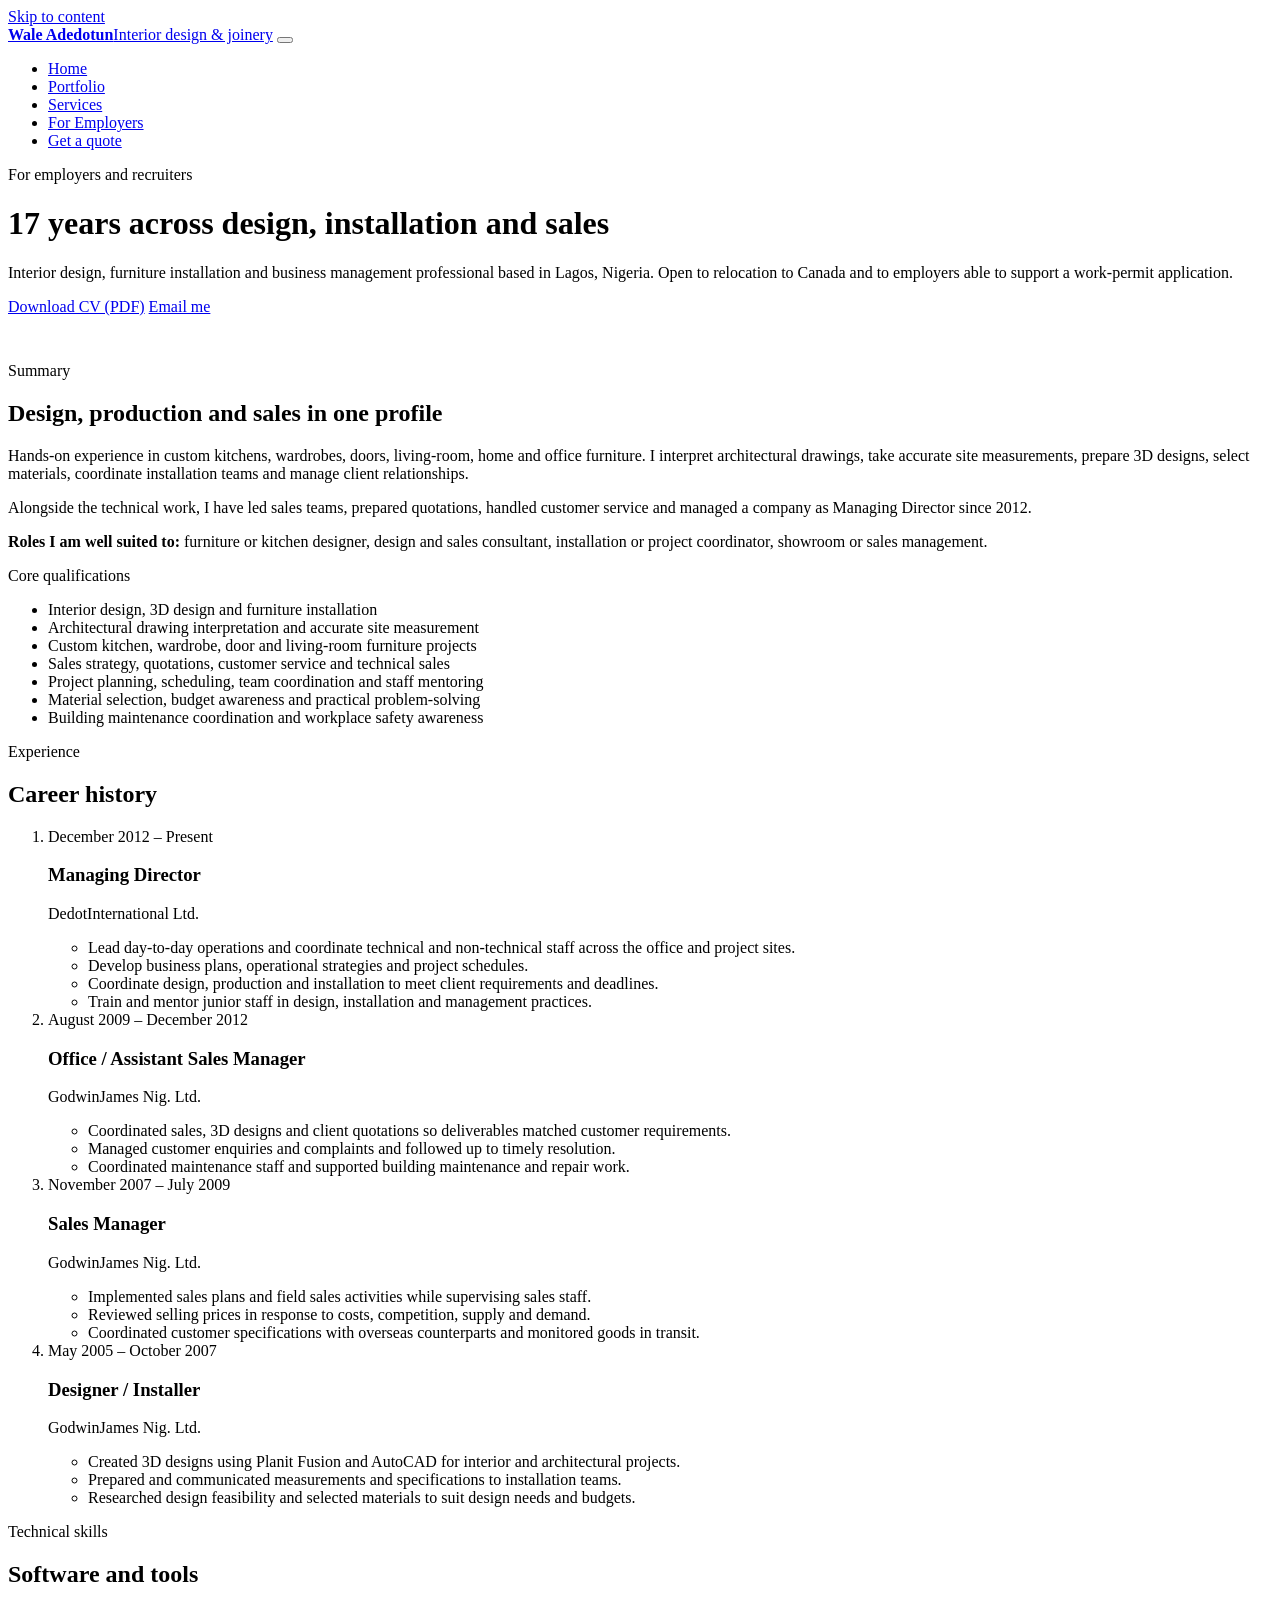
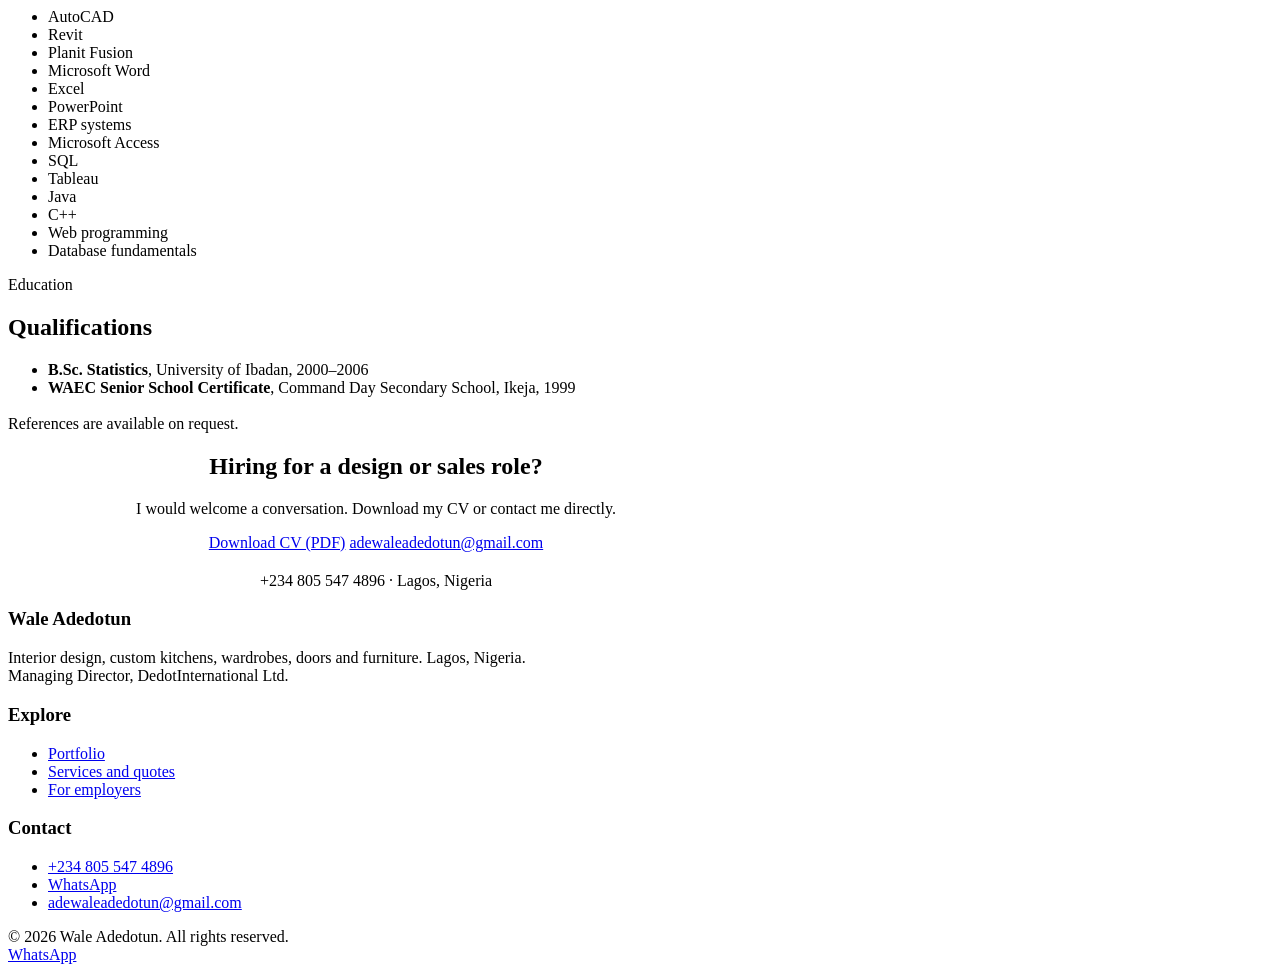
==== employers.html @ 18250663 "Add files via upload" ====
<!doctype html>
<html lang="en">
<head>
<meta charset="utf-8">
<meta name="viewport" content="width=device-width, initial-scale=1">
<title>For Employers | Wale Adedotun, Interior Designer & Sales Professional</title>
<meta name="description" content="CV and experience of Wale Adedotun: 17 years in interior design, furniture installation and sales management. Open to relocation to Canada.">
<meta property="og:title" content="For Employers | Wale Adedotun, Interior Designer & Sales Professional">
<meta property="og:description" content="CV and experience of Wale Adedotun: 17 years in interior design, furniture installation and sales management. Open to relocation to Canada.">
<meta property="og:type" content="website">
<link rel="icon" href="favicon.svg" type="image/svg+xml">
<link rel="preconnect" href="https://fonts.googleapis.com">
<link rel="preconnect" href="https://fonts.gstatic.com" crossorigin>
<link href="https://fonts.googleapis.com/css2?family=Fraunces:ital,opsz,wght@0,9..144,400;0,9..144,500;0,9..144,600;1,9..144,400&family=Inter:wght@400;500;600&display=swap" rel="stylesheet">
<link rel="stylesheet" href="css/style.css">
</head>
<body>
<a class="skip" href="#main">Skip to content</a>
<header class="site-header">
  <div class="wrap nav">
    <a class="brand" href="index.html"><strong>Wale Adedotun</strong><span>Interior design &amp; joinery</span></a>
    <button class="nav-toggle" aria-label="Menu" aria-expanded="false" aria-controls="menu"><span></span><span></span><span></span></button>
    <ul id="menu"><li><a href="index.html">Home</a></li><li><a href="portfolio.html">Portfolio</a></li><li><a href="services.html">Services</a></li><li><a href="employers.html" aria-current="page">For Employers</a></li><li><a class="btn btn-primary" href="https://wa.me/2348055474896?text=Hi%20Wale%2C%20I%20saw%20your%20portfolio%20and%20I%27d%20like%20a%20quote." target="_blank" rel="noopener">Get a quote</a></li></ul>
  </div>
</header>
<main id="main">

<div class="wrap page-title">
  <p class="eyebrow">For employers and recruiters</p>
  <h1>17 years across design, installation and sales</h1>
  <p class="lead">Interior design, furniture installation and business management professional based in Lagos, Nigeria. Open to relocation to Canada and to employers able to support a work-permit application.</p>
  <div class="btn-row">
    <a class="btn btn-primary" href="files/Wale-Adedotun-CV.pdf" download>Download CV (PDF)</a>
    <a class="btn btn-ghost" href="mailto:adewaleadedotun@gmail.com">Email me</a>
  </div>
</div>

<section style="padding-top:30px">
  <div class="wrap split">
    <div>
      <p class="eyebrow">Summary</p>
      <h2>Design, production and sales in one profile</h2>
      <p>Hands-on experience in custom kitchens, wardrobes, doors, living-room, home and office furniture. I interpret architectural drawings, take accurate site measurements, prepare 3D designs, select materials, coordinate installation teams and manage client relationships.</p>
      <p>Alongside the technical work, I have led sales teams, prepared quotations, handled customer service and managed a company as Managing Director since 2012.</p>
      <div class="callout"><strong>Roles I am well suited to:</strong> furniture or kitchen designer, design and sales consultant, installation or project coordinator, showroom or sales management.</div>
    </div>
    <div>
      <p class="eyebrow">Core qualifications</p>
      <ul class="checks">
        <li>Interior design, 3D design and furniture installation</li>
        <li>Architectural drawing interpretation and accurate site measurement</li>
        <li>Custom kitchen, wardrobe, door and living-room furniture projects</li>
        <li>Sales strategy, quotations, customer service and technical sales</li>
        <li>Project planning, scheduling, team coordination and staff mentoring</li>
        <li>Material selection, budget awareness and practical problem-solving</li>
        <li>Building maintenance coordination and workplace safety awareness</li>
      </ul>
    </div>
  </div>
</section>

<section class="alt">
  <div class="wrap">
    <div class="section-head"><p class="eyebrow">Experience</p><h2>Career history</h2></div>
    <ol class="timeline">
      <li><span class="when">December 2012 &ndash; Present</span><h3>Managing Director</h3><p class="org">DedotInternational Ltd.</p>
        <ul>
          <li>Lead day-to-day operations and coordinate technical and non-technical staff across the office and project sites.</li>
          <li>Develop business plans, operational strategies and project schedules.</li>
          <li>Coordinate design, production and installation to meet client requirements and deadlines.</li>
          <li>Train and mentor junior staff in design, installation and management practices.</li>
        </ul></li>
      <li><span class="when">August 2009 &ndash; December 2012</span><h3>Office / Assistant Sales Manager</h3><p class="org">GodwinJames Nig. Ltd.</p>
        <ul>
          <li>Coordinated sales, 3D designs and client quotations so deliverables matched customer requirements.</li>
          <li>Managed customer enquiries and complaints and followed up to timely resolution.</li>
          <li>Coordinated maintenance staff and supported building maintenance and repair work.</li>
        </ul></li>
      <li><span class="when">November 2007 &ndash; July 2009</span><h3>Sales Manager</h3><p class="org">GodwinJames Nig. Ltd.</p>
        <ul>
          <li>Implemented sales plans and field sales activities while supervising sales staff.</li>
          <li>Reviewed selling prices in response to costs, competition, supply and demand.</li>
          <li>Coordinated customer specifications with overseas counterparts and monitored goods in transit.</li>
        </ul></li>
      <li><span class="when">May 2005 &ndash; October 2007</span><h3>Designer / Installer</h3><p class="org">GodwinJames Nig. Ltd.</p>
        <ul>
          <li>Created 3D designs using Planit Fusion and AutoCAD for interior and architectural projects.</li>
          <li>Prepared and communicated measurements and specifications to installation teams.</li>
          <li>Researched design feasibility and selected materials to suit design needs and budgets.</li>
        </ul></li>
    </ol>
  </div>
</section>

<section>
  <div class="wrap split">
    <div>
      <p class="eyebrow">Technical skills</p>
      <h2>Software and tools</h2>
      <ul class="tags">
        <li>AutoCAD</li><li>Revit</li><li>Planit Fusion</li><li>Microsoft Word</li><li>Excel</li><li>PowerPoint</li>
        <li>ERP systems</li><li>Microsoft Access</li><li>SQL</li><li>Tableau</li><li>Java</li><li>C++</li><li>Web programming</li><li>Database fundamentals</li>
      </ul>
    </div>
    <div>
      <p class="eyebrow">Education</p>
      <h2>Qualifications</h2>
      <ul class="checks">
        <li><strong>B.Sc. Statistics</strong>, University of Ibadan, 2000&ndash;2006</li>
        <li><strong>WAEC Senior School Certificate</strong>, Command Day Secondary School, Ikeja, 1999</li>
      </ul>
      <p style="margin-top:18px;color:var(--ink-soft)">References are available on request.</p>
    </div>
  </div>
</section>

<section class="dark on-dark">
  <div class="wrap" style="text-align:center;max-width:46rem">
    <h2>Hiring for a design or sales role?</h2>
    <p class="lead" style="margin-inline:auto">I would welcome a conversation. Download my CV or contact me directly.</p>
    <div class="btn-row" style="justify-content:center">
      <a class="btn btn-primary" href="files/Wale-Adedotun-CV.pdf" download>Download CV (PDF)</a>
      <a class="btn btn-ghost" href="mailto:adewaleadedotun@gmail.com">adewaleadedotun@gmail.com</a>
    </div>
    <p style="margin-top:20px">+234 805 547 4896 &middot; Lagos, Nigeria</p>
  </div>
</section>

</main>
<footer class="site-footer">
  <div class="wrap">
    <div class="footer-grid">
      <div>
        <h3>Wale Adedotun</h3>
        <p>Interior design, custom kitchens, wardrobes, doors and furniture. Lagos, Nigeria.<br>Managing Director, DedotInternational Ltd.</p>
      </div>
      <div>
        <h3>Explore</h3>
        <ul><li><a href="portfolio.html">Portfolio</a></li><li><a href="services.html">Services and quotes</a></li><li><a href="employers.html">For employers</a></li></ul>
      </div>
      <div>
        <h3>Contact</h3>
        <ul>
          <li><a href="tel:+2348055474896">+234 805 547 4896</a></li>
          <li><a href="https://wa.me/2348055474896?text=Hi%20Wale%2C%20I%20saw%20your%20portfolio%20and%20I%27d%20like%20a%20quote." target="_blank" rel="noopener">WhatsApp</a></li>
          <li><a href="mailto:adewaleadedotun@gmail.com">adewaleadedotun@gmail.com</a></li>
        </ul>
      </div>
    </div>
    <div class="copyright">&copy; <span id="year">2026</span> Wale Adedotun. All rights reserved.</div>
  </div>
</footer>
<a class="wa-float" href="https://wa.me/2348055474896?text=Hi%20Wale%2C%20I%20saw%20your%20portfolio%20and%20I%27d%20like%20a%20quote." target="_blank" rel="noopener" aria-label="Chat on WhatsApp">WhatsApp</a>
<script src="js/main.js"></script>
</body>
</html>
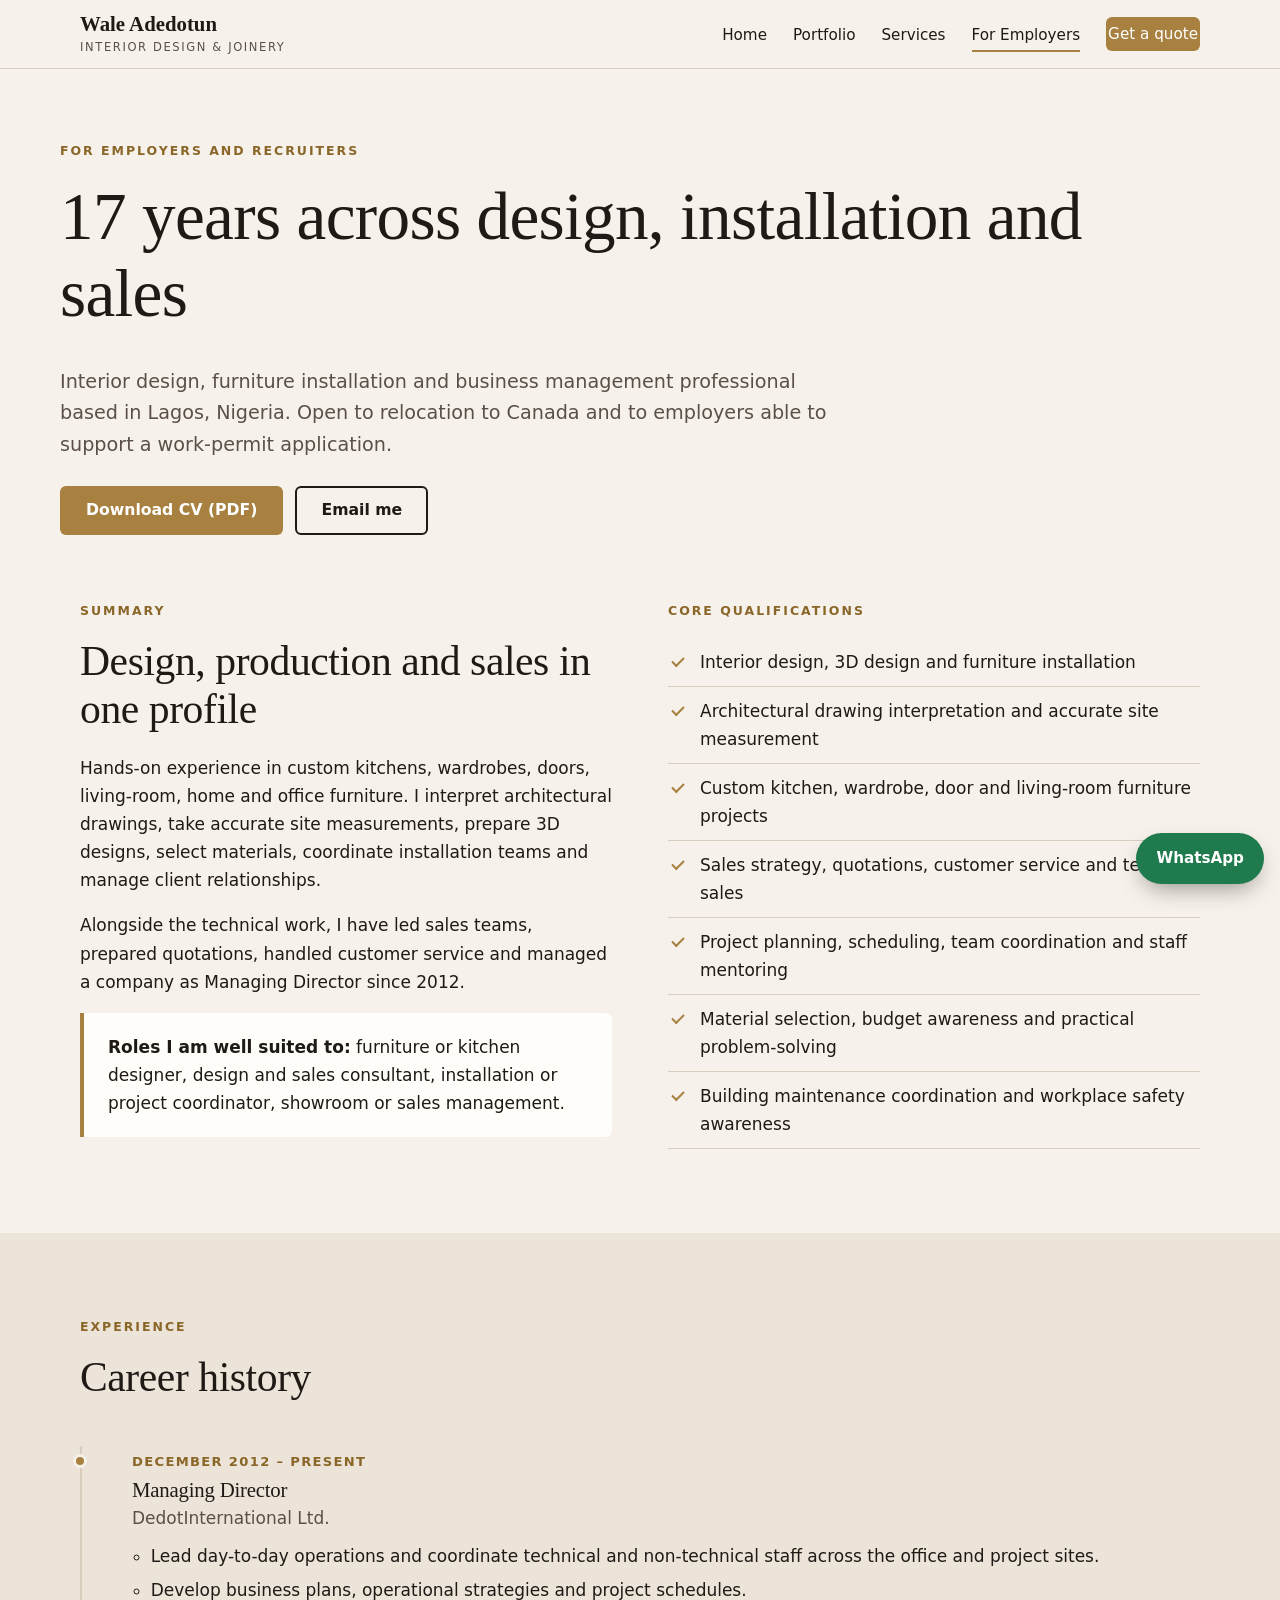
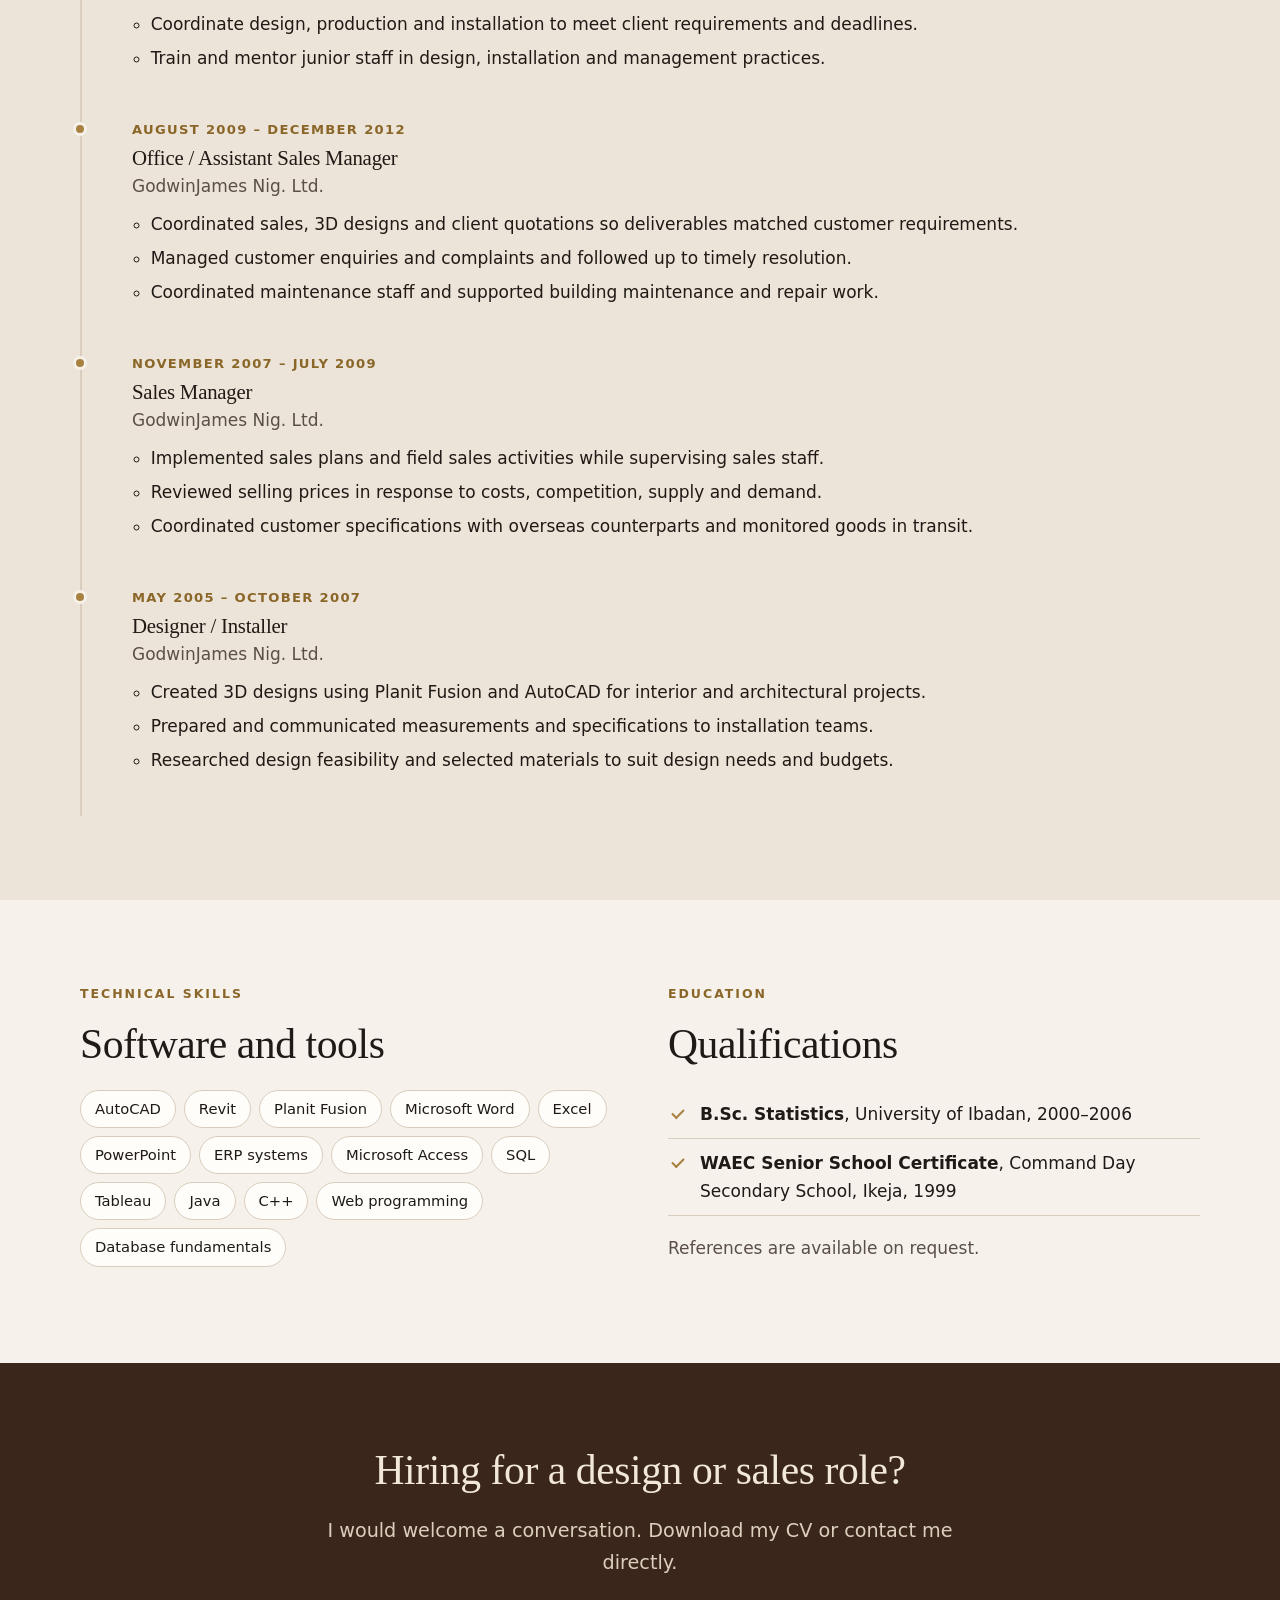
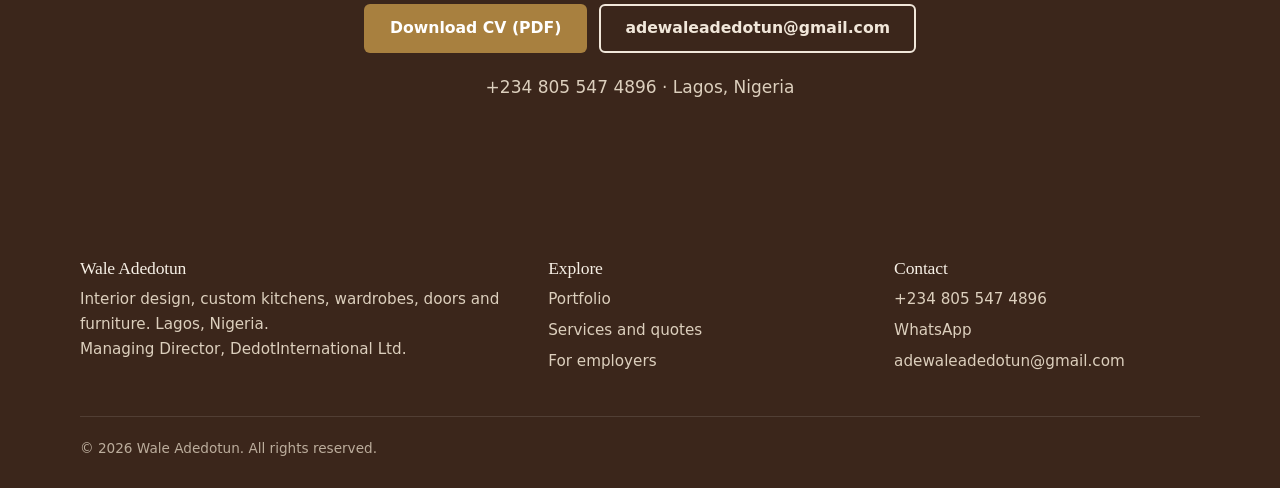
==== commit 05b29b85: "Add files via upload" ====
--- a/employers.html
+++ b/employers.html
@@ -12,7 +12,7 @@
 <link rel="preconnect" href="https://fonts.googleapis.com">
 <link rel="preconnect" href="https://fonts.gstatic.com" crossorigin>
 <link href="https://fonts.googleapis.com/css2?family=Fraunces:ital,opsz,wght@0,9..144,400;0,9..144,500;0,9..144,600;1,9..144,400&family=Inter:wght@400;500;600&display=swap" rel="stylesheet">
-<link rel="stylesheet" href="css/style.css">
+<link rel="stylesheet" href="style.css">
 </head>
 <body>
 <a class="skip" href="#main">Skip to content</a>
@@ -30,7 +30,7 @@
   <h1>17 years across design, installation and sales</h1>
   <p class="lead">Interior design, furniture installation and business management professional based in Lagos, Nigeria. Open to relocation to Canada and to employers able to support a work-permit application.</p>
   <div class="btn-row">
-    <a class="btn btn-primary" href="files/Wale-Adedotun-CV.pdf" download>Download CV (PDF)</a>
+    <a class="btn btn-primary" href="Wale-Adedotun-CV.pdf" download>Download CV (PDF)</a>
     <a class="btn btn-ghost" href="mailto:adewaleadedotun@gmail.com">Email me</a>
   </div>
 </div>
@@ -119,7 +119,7 @@
     <h2>Hiring for a design or sales role?</h2>
     <p class="lead" style="margin-inline:auto">I would welcome a conversation. Download my CV or contact me directly.</p>
     <div class="btn-row" style="justify-content:center">
-      <a class="btn btn-primary" href="files/Wale-Adedotun-CV.pdf" download>Download CV (PDF)</a>
+      <a class="btn btn-primary" href="Wale-Adedotun-CV.pdf" download>Download CV (PDF)</a>
       <a class="btn btn-ghost" href="mailto:adewaleadedotun@gmail.com">adewaleadedotun@gmail.com</a>
     </div>
     <p style="margin-top:20px">+234 805 547 4896 &middot; Lagos, Nigeria</p>
@@ -151,6 +151,6 @@
   </div>
 </footer>
 <a class="wa-float" href="https://wa.me/2348055474896?text=Hi%20Wale%2C%20I%20saw%20your%20portfolio%20and%20I%27d%20like%20a%20quote." target="_blank" rel="noopener" aria-label="Chat on WhatsApp">WhatsApp</a>
-<script src="js/main.js"></script>
+<script src="main.js"></script>
 </body>
 </html>
--- a/style.css
+++ b/style.css
@@ -0,0 +1,189 @@
+/* Wale Adedotun — portfolio. One stylesheet for every page. */
+:root {
+  --paper: #f6f1ea;
+  --paper-2: #ece4d8;
+  --ink: #1f1a16;
+  --ink-soft: #5a5048;
+  --walnut: #3b261b;
+  --walnut-2: #54362a;
+  --brass: #a8803f;
+  --brass-dark: #8a6628;
+  --line: #d9cebe;
+  --white: #fffdf9;
+  --radius: 6px;
+  --maxw: 1160px;
+  --serif: "Fraunces", "Iowan Old Style", Georgia, "Times New Roman", serif;
+  --sans: "Inter", system-ui, -apple-system, "Segoe UI", Roboto, Arial, sans-serif;
+}
+@media (prefers-color-scheme: dark) {
+  :root:not([data-theme="light"]) {
+    --paper: #17120f; --paper-2: #211a15; --ink: #f1e9de; --ink-soft: #b9ab9b;
+    --walnut: #0f0b09; --walnut-2: #2a1d15; --brass: #c9a05a; --brass-dark: #d8b273;
+    --line: #3a2e25; --white: #1d1713;
+  }
+}
+
+*, *::before, *::after { box-sizing: border-box; }
+html { scroll-behavior: smooth; -webkit-text-size-adjust: 100%; }
+body {
+  margin: 0; background: var(--paper); color: var(--ink);
+  font-family: var(--sans); font-size: 1.0625rem; line-height: 1.65;
+  -webkit-font-smoothing: antialiased;
+}
+img { max-width: 100%; height: auto; display: block; }
+a { color: inherit; }
+h1, h2, h3 { font-family: var(--serif); font-weight: 500; line-height: 1.15; letter-spacing: -0.01em; margin: 0 0 .5em; }
+h1 { font-size: clamp(2.4rem, 6vw, 4.2rem); }
+h2 { font-size: clamp(1.8rem, 3.6vw, 2.6rem); }
+h3 { font-size: 1.3rem; }
+p { margin: 0 0 1em; }
+.wrap { width: 100%; max-width: var(--maxw); margin: 0 auto; padding: 0 20px; }
+.eyebrow { font-size: .78rem; letter-spacing: .16em; text-transform: uppercase; color: var(--brass-dark); font-weight: 600; margin-bottom: 1rem; }
+.lead { font-size: 1.2rem; color: var(--ink-soft); max-width: 40em; }
+.skip { position: absolute; left: -999px; top: 0; background: var(--brass); color: #fff; padding: 8px 14px; z-index: 100; }
+.skip:focus { left: 8px; top: 8px; }
+:focus-visible { outline: 3px solid var(--brass); outline-offset: 3px; border-radius: 3px; }
+
+/* Header */
+.site-header { position: sticky; top: 0; z-index: 50; background: color-mix(in srgb, var(--paper) 92%, transparent); backdrop-filter: blur(8px); border-bottom: 1px solid var(--line); }
+.nav { display: flex; align-items: center; justify-content: space-between; min-height: 68px; gap: 16px; }
+.brand { text-decoration: none; line-height: 1.1; }
+.brand strong { display: block; font-family: var(--serif); font-size: 1.3rem; font-weight: 600; }
+.brand span { font-size: .72rem; letter-spacing: .14em; text-transform: uppercase; color: var(--ink-soft); }
+.nav ul { list-style: none; display: flex; align-items: center; gap: 26px; margin: 0; padding: 0; }
+.nav ul a { text-decoration: none; font-size: .95rem; font-weight: 500; padding: 6px 0; border-bottom: 2px solid transparent; }
+.nav ul a:hover, .nav ul a[aria-current="page"] { border-color: var(--brass); }
+.nav-toggle { display: none; background: none; border: 1px solid var(--line); border-radius: var(--radius); width: 44px; height: 44px; cursor: pointer; color: var(--ink); }
+.nav-toggle span { display: block; width: 20px; height: 2px; background: currentColor; margin: 4px auto; transition: transform .2s; }
+
+/* Buttons */
+.btn { display: inline-flex; align-items: center; gap: 8px; padding: 13px 24px; border-radius: var(--radius); font-weight: 600; font-size: .98rem; text-decoration: none; border: 2px solid transparent; cursor: pointer; font-family: inherit; line-height: 1.2; transition: background .2s, color .2s, border-color .2s; }
+.btn-primary { background: var(--brass); color: #fff; }
+.btn-primary:hover { background: var(--brass-dark); }
+.btn-ghost { border-color: currentColor; color: inherit; background: transparent; }
+.btn-ghost:hover { background: var(--ink); color: var(--paper); border-color: var(--ink); }
+.on-dark .btn-ghost:hover { background: var(--paper); color: var(--walnut); border-color: var(--paper); }
+.btn-wa { background: #1f7a4d; color: #fff; }
+.btn-wa:hover { background: #17613c; }
+.btn-row { display: flex; flex-wrap: wrap; gap: 12px; margin-top: 1.6rem; }
+
+/* Hero */
+.hero { padding: 64px 0 72px; }
+.hero-grid { display: grid; grid-template-columns: 1.05fr .95fr; gap: 56px; align-items: center; }
+.hero h1 em { font-style: italic; color: var(--brass-dark); }
+.hero-img { aspect-ratio: 4/5; object-fit: cover; width: 100%; border-radius: var(--radius); box-shadow: 0 30px 60px -30px rgba(40,25,15,.5); }
+.hero-img-wrap { position: relative; }
+.hero-img-wrap::after { content: ""; position: absolute; inset: 14px -14px -14px 14px; border: 2px solid var(--brass); border-radius: var(--radius); z-index: -1; }
+
+/* Stats */
+.stats { background: var(--walnut); color: #f1e7da; }
+.stats ul { list-style: none; margin: 0; padding: 30px 0; display: grid; grid-template-columns: repeat(4, 1fr); gap: 24px; }
+.stats strong { display: block; font-family: var(--serif); font-size: 2rem; font-weight: 500; color: #e2c58f; line-height: 1.1; }
+.stats span { font-size: .9rem; opacity: .85; }
+
+/* Sections */
+section { padding: 84px 0; }
+.section-head { max-width: 46rem; margin-bottom: 44px; }
+.alt { background: var(--paper-2); }
+.dark { background: var(--walnut); color: #f1e7da; }
+.dark .lead, .dark p { color: #dccfbd; }
+.dark .eyebrow { color: #e2c58f; }
+
+/* Cards / grids */
+.grid-3 { display: grid; grid-template-columns: repeat(3, 1fr); gap: 24px; }
+.grid-4 { display: grid; grid-template-columns: repeat(4, 1fr); gap: 24px; }
+.grid-2 { display: grid; grid-template-columns: repeat(2, 1fr); gap: 24px; }
+.card { background: var(--white); border: 1px solid var(--line); border-radius: var(--radius); padding: 28px; }
+.card h3 { margin-bottom: .4em; }
+.card p:last-child { margin-bottom: 0; }
+.card .num { font-family: var(--serif); font-size: 2.2rem; color: var(--brass); line-height: 1; margin-bottom: 12px; display: block; }
+
+/* Gallery */
+.filters { display: flex; flex-wrap: wrap; gap: 10px; margin-bottom: 28px; }
+.filters button { padding: 9px 18px; border: 1px solid var(--line); background: var(--white); color: var(--ink); border-radius: 999px; font: inherit; font-size: .92rem; cursor: pointer; }
+.filters button[aria-pressed="true"] { background: var(--walnut); color: #f6efe5; border-color: var(--walnut); }
+.gallery { display: grid; grid-template-columns: repeat(3, 1fr); gap: 20px; }
+.gallery figure { margin: 0; position: relative; overflow: hidden; border-radius: var(--radius); background: var(--paper-2); cursor: zoom-in; }
+.gallery img { width: 100%; aspect-ratio: 4/3; object-fit: cover; transition: transform .5s; }
+.gallery figure:hover img { transform: scale(1.04); }
+.gallery figcaption { position: absolute; left: 0; right: 0; bottom: 0; padding: 36px 16px 14px; color: #fff; font-size: .92rem; background: linear-gradient(transparent, rgba(20,12,8,.78)); }
+.gallery figcaption b { display: block; font-family: var(--serif); font-weight: 500; font-size: 1.1rem; }
+.gallery [hidden] { display: none; }
+.lightbox { position: fixed; inset: 0; background: rgba(15,10,7,.92); display: none; align-items: center; justify-content: center; z-index: 100; padding: 20px; }
+.lightbox.open { display: flex; }
+.lightbox figure { margin: 0; max-width: 1100px; }
+.lightbox img { max-height: 80vh; margin: 0 auto; border-radius: var(--radius); }
+.lightbox figcaption { color: #eee3d3; text-align: center; margin-top: 12px; }
+.lightbox button { position: absolute; top: 16px; right: 16px; width: 44px; height: 44px; font-size: 26px; background: transparent; color: #fff; border: 1px solid rgba(255,255,255,.4); border-radius: 50%; cursor: pointer; }
+
+/* Two-column text blocks */
+.split { display: grid; grid-template-columns: 1fr 1fr; gap: 56px; align-items: start; }
+.checks { list-style: none; padding: 0; margin: 0; }
+.checks li { padding: 10px 0 10px 32px; position: relative; border-bottom: 1px solid var(--line); }
+.checks li::before { content: ""; position: absolute; left: 4px; top: 19px; width: 12px; height: 7px; border-left: 2px solid var(--brass); border-bottom: 2px solid var(--brass); transform: rotate(-45deg); }
+.dark .checks li { border-color: rgba(255,255,255,.14); }
+
+/* Timeline */
+.timeline { list-style: none; margin: 0; padding: 0 0 0 26px; border-left: 2px solid var(--line); }
+.timeline li { position: relative; padding: 0 0 36px 24px; }
+.timeline li::before { content: ""; position: absolute; left: -35px; top: 8px; width: 14px; height: 14px; border-radius: 50%; background: var(--brass); border: 3px solid var(--paper); }
+.timeline .when { font-size: .82rem; letter-spacing: .1em; text-transform: uppercase; color: var(--brass-dark); font-weight: 600; }
+.timeline h3 { margin: 4px 0 2px; }
+.timeline .org { color: var(--ink-soft); margin-bottom: 10px; }
+.timeline ul { margin: 0; padding-left: 1.1em; }
+.timeline li li { padding: 0 0 6px; }
+.timeline li li::before { display: none; }
+.tags { display: flex; flex-wrap: wrap; gap: 8px; list-style: none; padding: 0; margin: 0; }
+.tags li { background: var(--white); border: 1px solid var(--line); padding: 6px 14px; border-radius: 999px; font-size: .92rem; }
+
+/* Notice for employers */
+.callout { border-left: 4px solid var(--brass); background: var(--white); padding: 20px 24px; border-radius: 0 var(--radius) var(--radius) 0; }
+
+/* Forms */
+form { display: grid; gap: 16px; }
+label { font-weight: 600; font-size: .92rem; display: block; margin-bottom: 6px; }
+input, select, textarea { width: 100%; padding: 13px 14px; border: 1px solid var(--line); border-radius: var(--radius); font: inherit; background: var(--white); color: var(--ink); }
+textarea { min-height: 140px; resize: vertical; }
+.hp { position: absolute; left: -9999px; }
+
+/* Page title band */
+.page-title { padding: 72px 0 36px; }
+
+/* Footer */
+.site-footer { background: var(--walnut); color: #dccfbd; padding: 56px 0 28px; font-size: .95rem; }
+.site-footer h3 { color: #f6efe5; font-size: 1.1rem; }
+.site-footer a { text-decoration: none; }
+.site-footer a:hover { text-decoration: underline; }
+.footer-grid { display: grid; grid-template-columns: 1.4fr 1fr 1fr; gap: 40px; }
+.site-footer ul { list-style: none; padding: 0; margin: 0; }
+.site-footer li { margin-bottom: 6px; }
+.copyright { border-top: 1px solid rgba(255,255,255,.14); margin-top: 36px; padding-top: 20px; font-size: .85rem; opacity: .8; }
+
+/* Floating WhatsApp */
+.wa-float { position: fixed; right: 16px; bottom: 16px; z-index: 60; background: #1f7a4d; color: #fff; text-decoration: none; padding: 13px 20px; border-radius: 999px; font-weight: 600; font-size: .95rem; box-shadow: 0 10px 25px -8px rgba(0,0,0,.45); }
+.wa-float:hover { background: #17613c; }
+
+/* Responsive */
+@media (max-width: 900px) {
+  section { padding: 60px 0; }
+  .hero { padding: 36px 0 52px; }
+  .hero-grid, .split { grid-template-columns: 1fr; gap: 36px; }
+  .hero-img-wrap { order: -1; max-width: 520px; }
+  .hero-img { aspect-ratio: 4/3; }
+  .hero-img-wrap::after { inset: 10px -8px -10px 8px; }
+  .grid-3, .grid-4, .gallery { grid-template-columns: repeat(2, 1fr); }
+  .stats ul { grid-template-columns: repeat(2, 1fr); }
+  .footer-grid { grid-template-columns: 1fr; gap: 28px; }
+  .nav-toggle { display: block; }
+  .nav ul { display: none; position: absolute; top: 68px; left: 0; right: 0; background: var(--paper); border-bottom: 1px solid var(--line); flex-direction: column; align-items: flex-start; gap: 0; padding: 8px 20px 18px; }
+  .nav ul.open { display: flex; }
+  .nav ul li { width: 100%; }
+  .nav ul a { display: block; padding: 14px 0; border-bottom: 1px solid var(--line); }
+}
+@media (max-width: 560px) {
+  .wrap { padding: 0 16px; }
+  .grid-3, .grid-4, .grid-2, .gallery { grid-template-columns: 1fr; }
+  .btn { width: 100%; justify-content: center; }
+  .wa-float { padding: 12px 16px; }
+}
+@media (prefers-reduced-motion: reduce) { * { transition: none !important; scroll-behavior: auto !important; } }
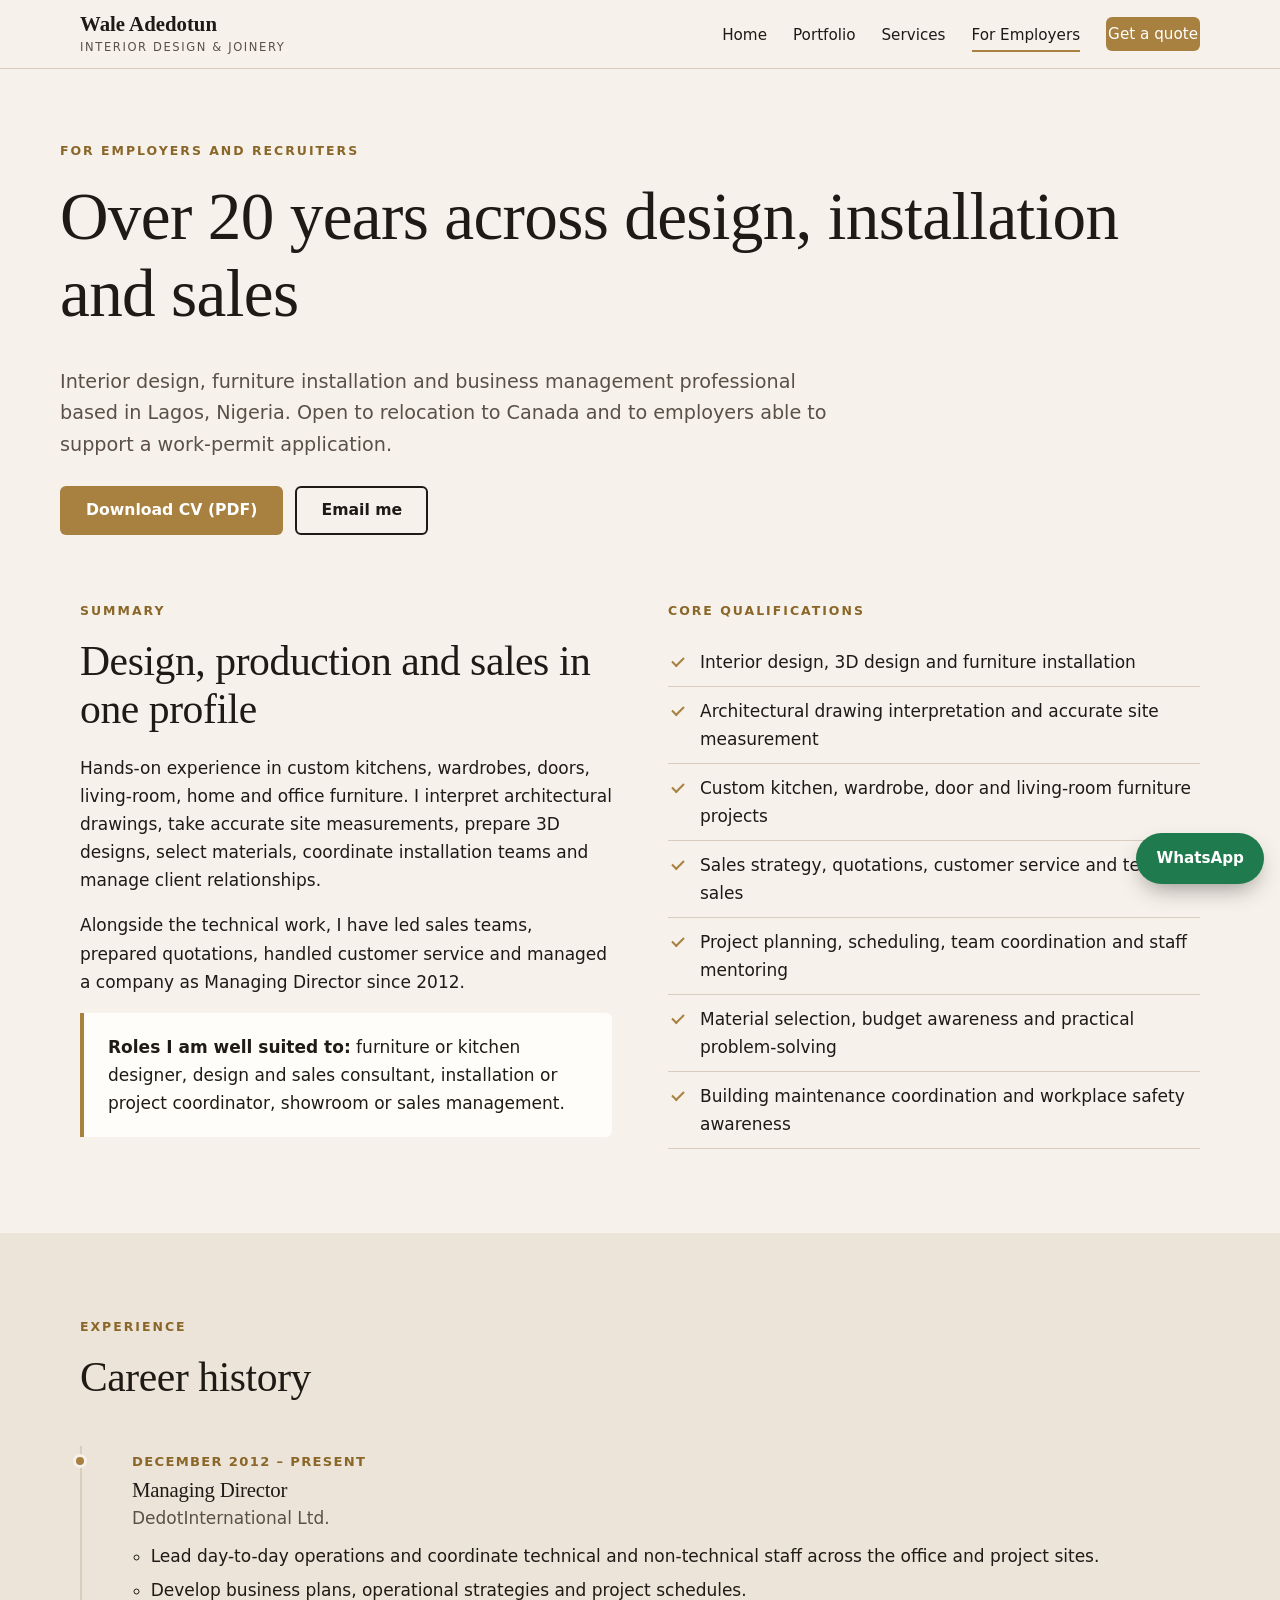
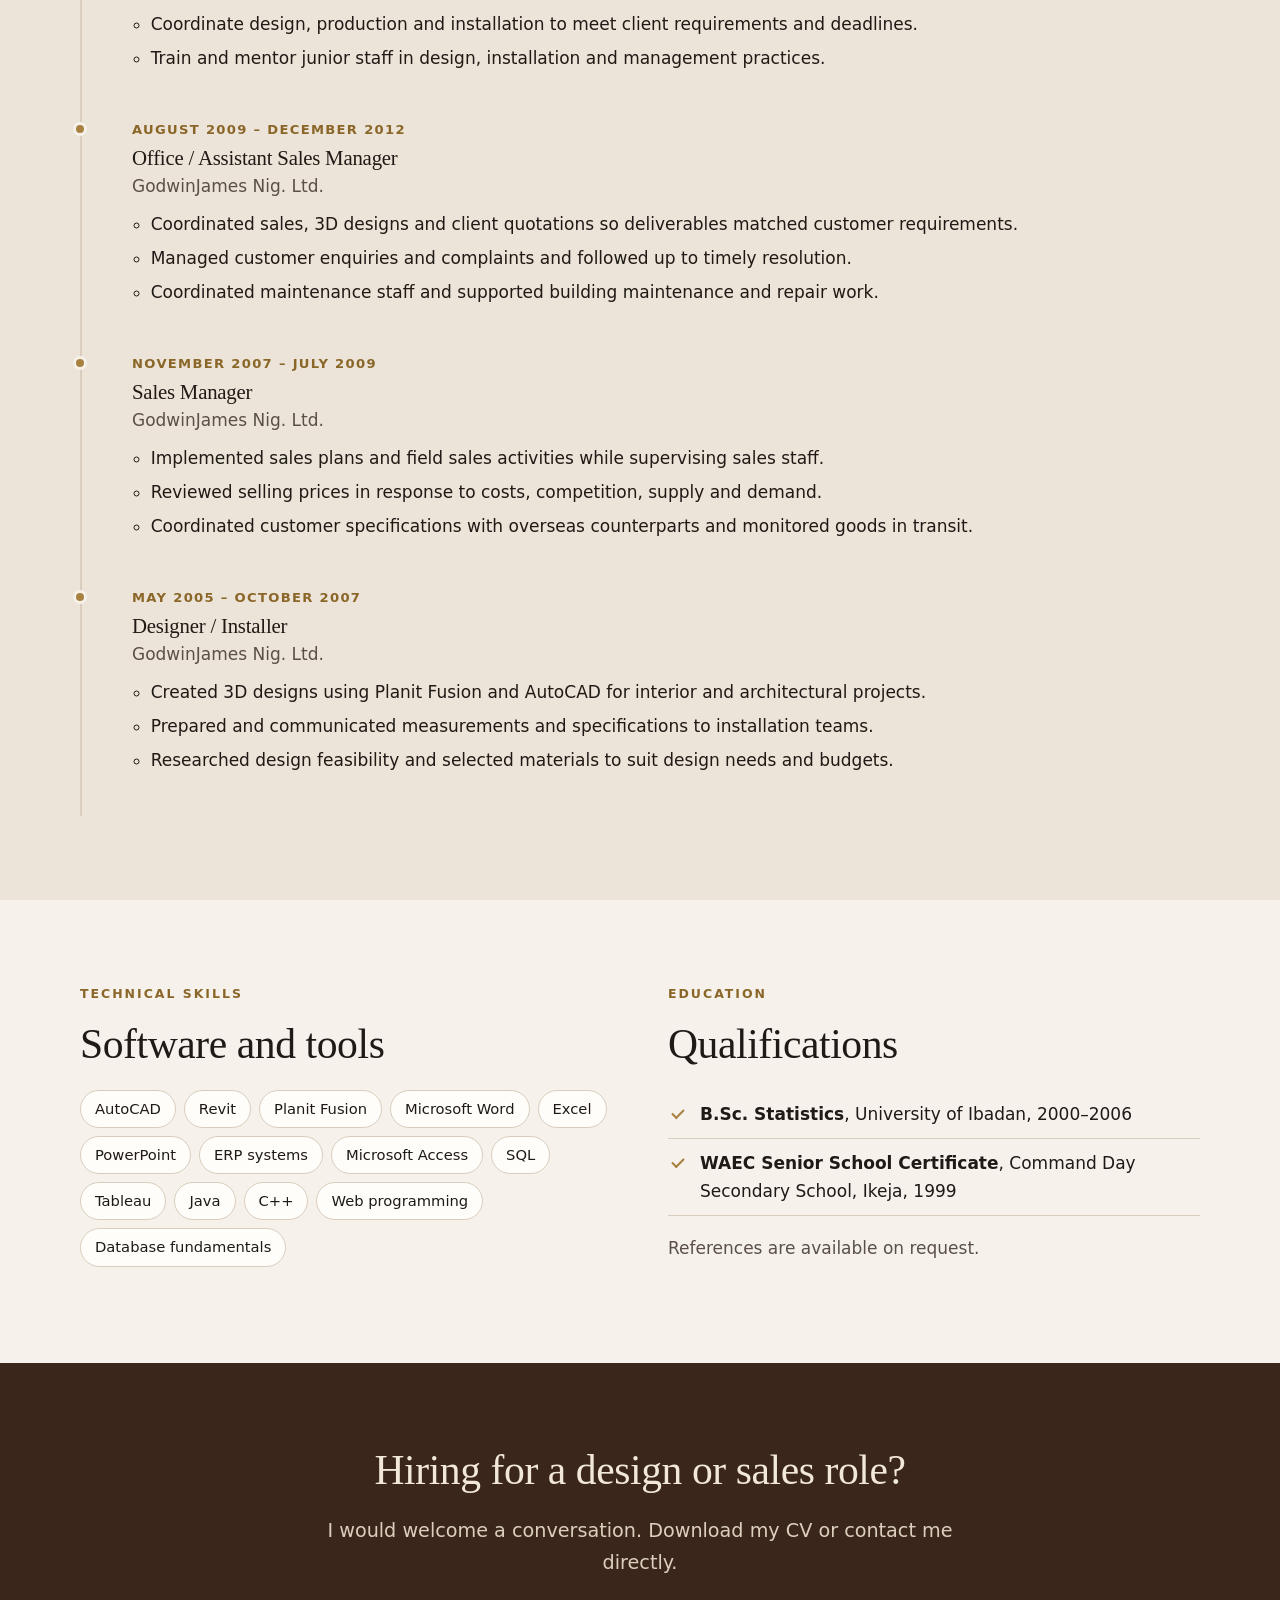
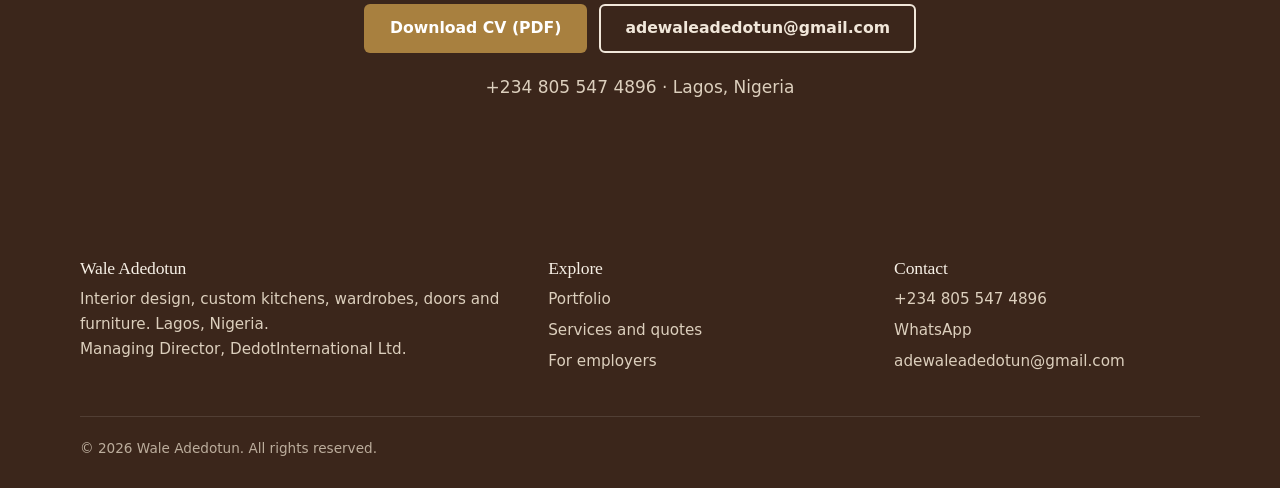
==== commit 24c96980: "Add files via upload" ====
--- a/employers.html
+++ b/employers.html
@@ -4,9 +4,9 @@
 <meta charset="utf-8">
 <meta name="viewport" content="width=device-width, initial-scale=1">
 <title>For Employers | Wale Adedotun, Interior Designer & Sales Professional</title>
-<meta name="description" content="CV and experience of Wale Adedotun: 17 years in interior design, furniture installation and sales management. Open to relocation to Canada.">
+<meta name="description" content="CV and experience of Wale Adedotun: over 20 years in interior design, furniture installation and sales management. Open to relocation to Canada.">
 <meta property="og:title" content="For Employers | Wale Adedotun, Interior Designer & Sales Professional">
-<meta property="og:description" content="CV and experience of Wale Adedotun: 17 years in interior design, furniture installation and sales management. Open to relocation to Canada.">
+<meta property="og:description" content="CV and experience of Wale Adedotun: over 20 years in interior design, furniture installation and sales management. Open to relocation to Canada.">
 <meta property="og:type" content="website">
 <link rel="icon" href="favicon.svg" type="image/svg+xml">
 <link rel="preconnect" href="https://fonts.googleapis.com">
@@ -27,7 +27,7 @@
 
 <div class="wrap page-title">
   <p class="eyebrow">For employers and recruiters</p>
-  <h1>17 years across design, installation and sales</h1>
+  <h1>Over 20 years across design, installation and sales</h1>
   <p class="lead">Interior design, furniture installation and business management professional based in Lagos, Nigeria. Open to relocation to Canada and to employers able to support a work-permit application.</p>
   <div class="btn-row">
     <a class="btn btn-primary" href="Wale-Adedotun-CV.pdf" download>Download CV (PDF)</a>
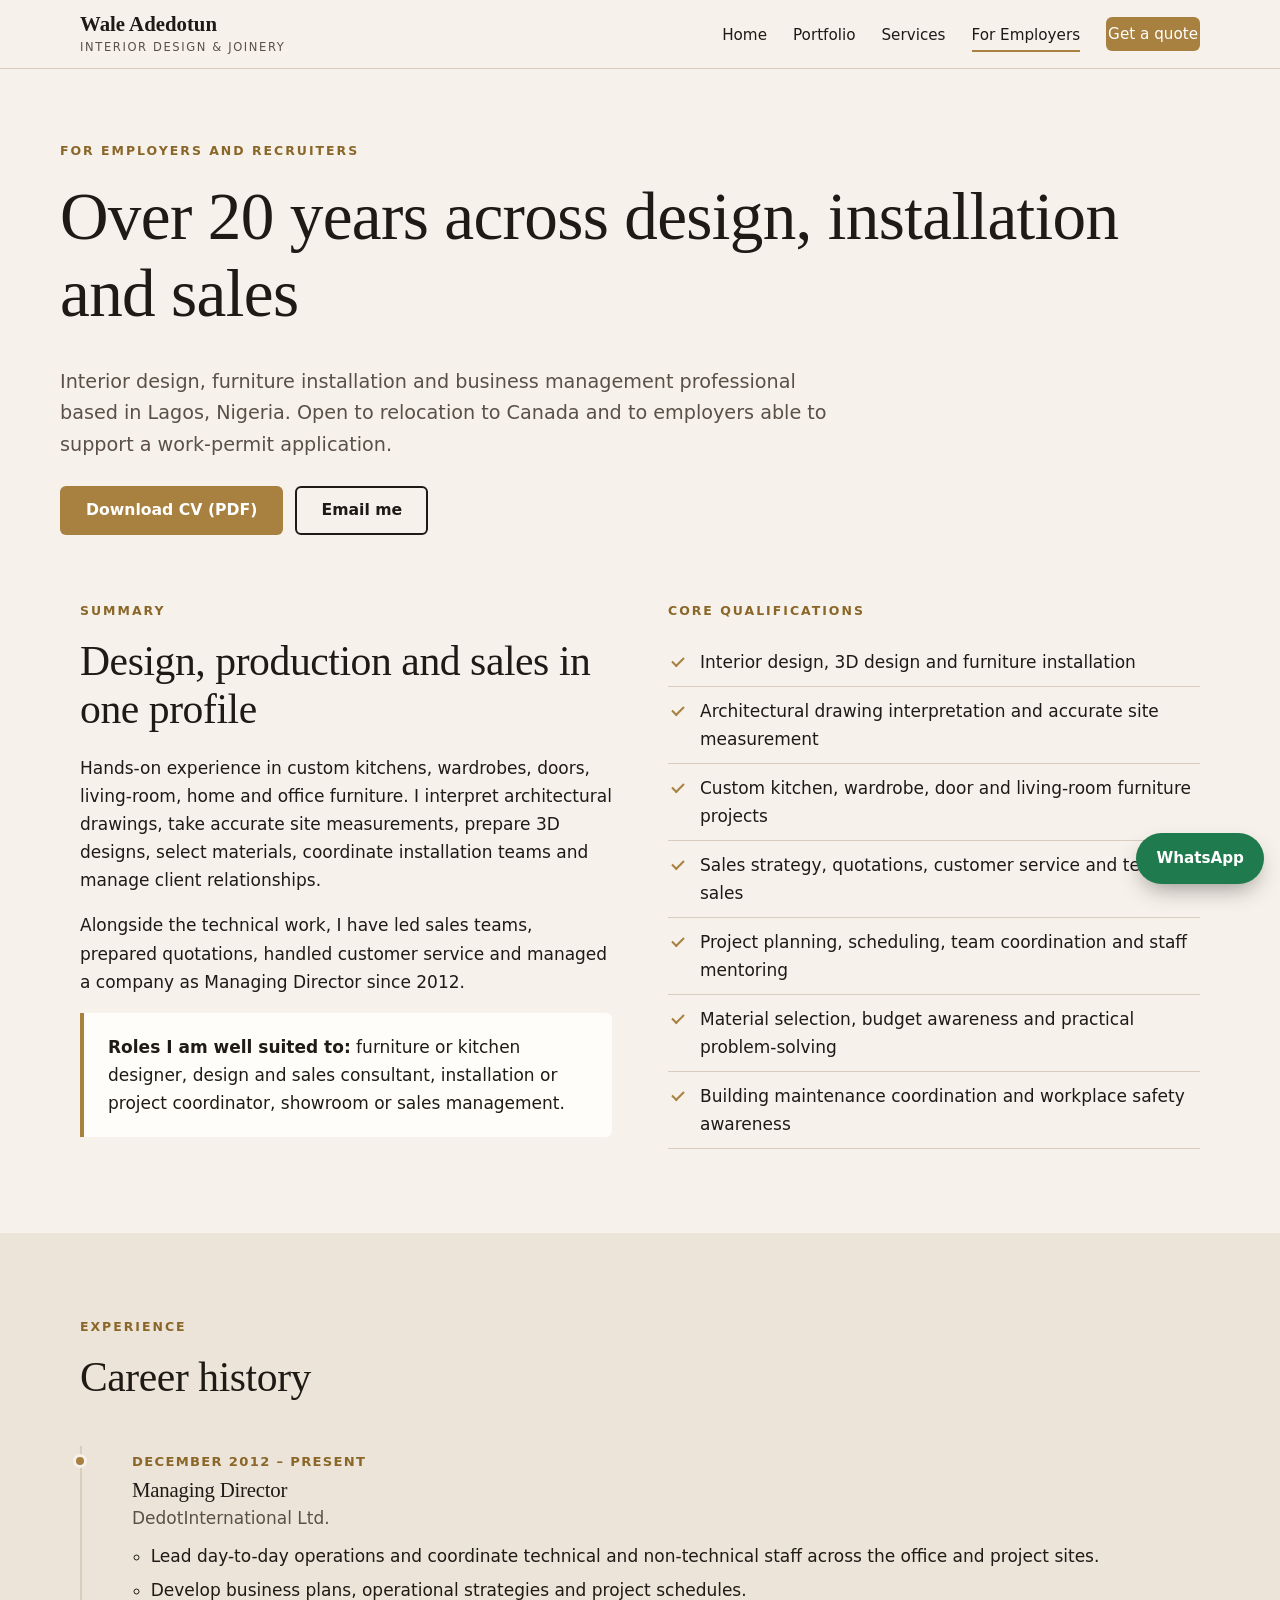
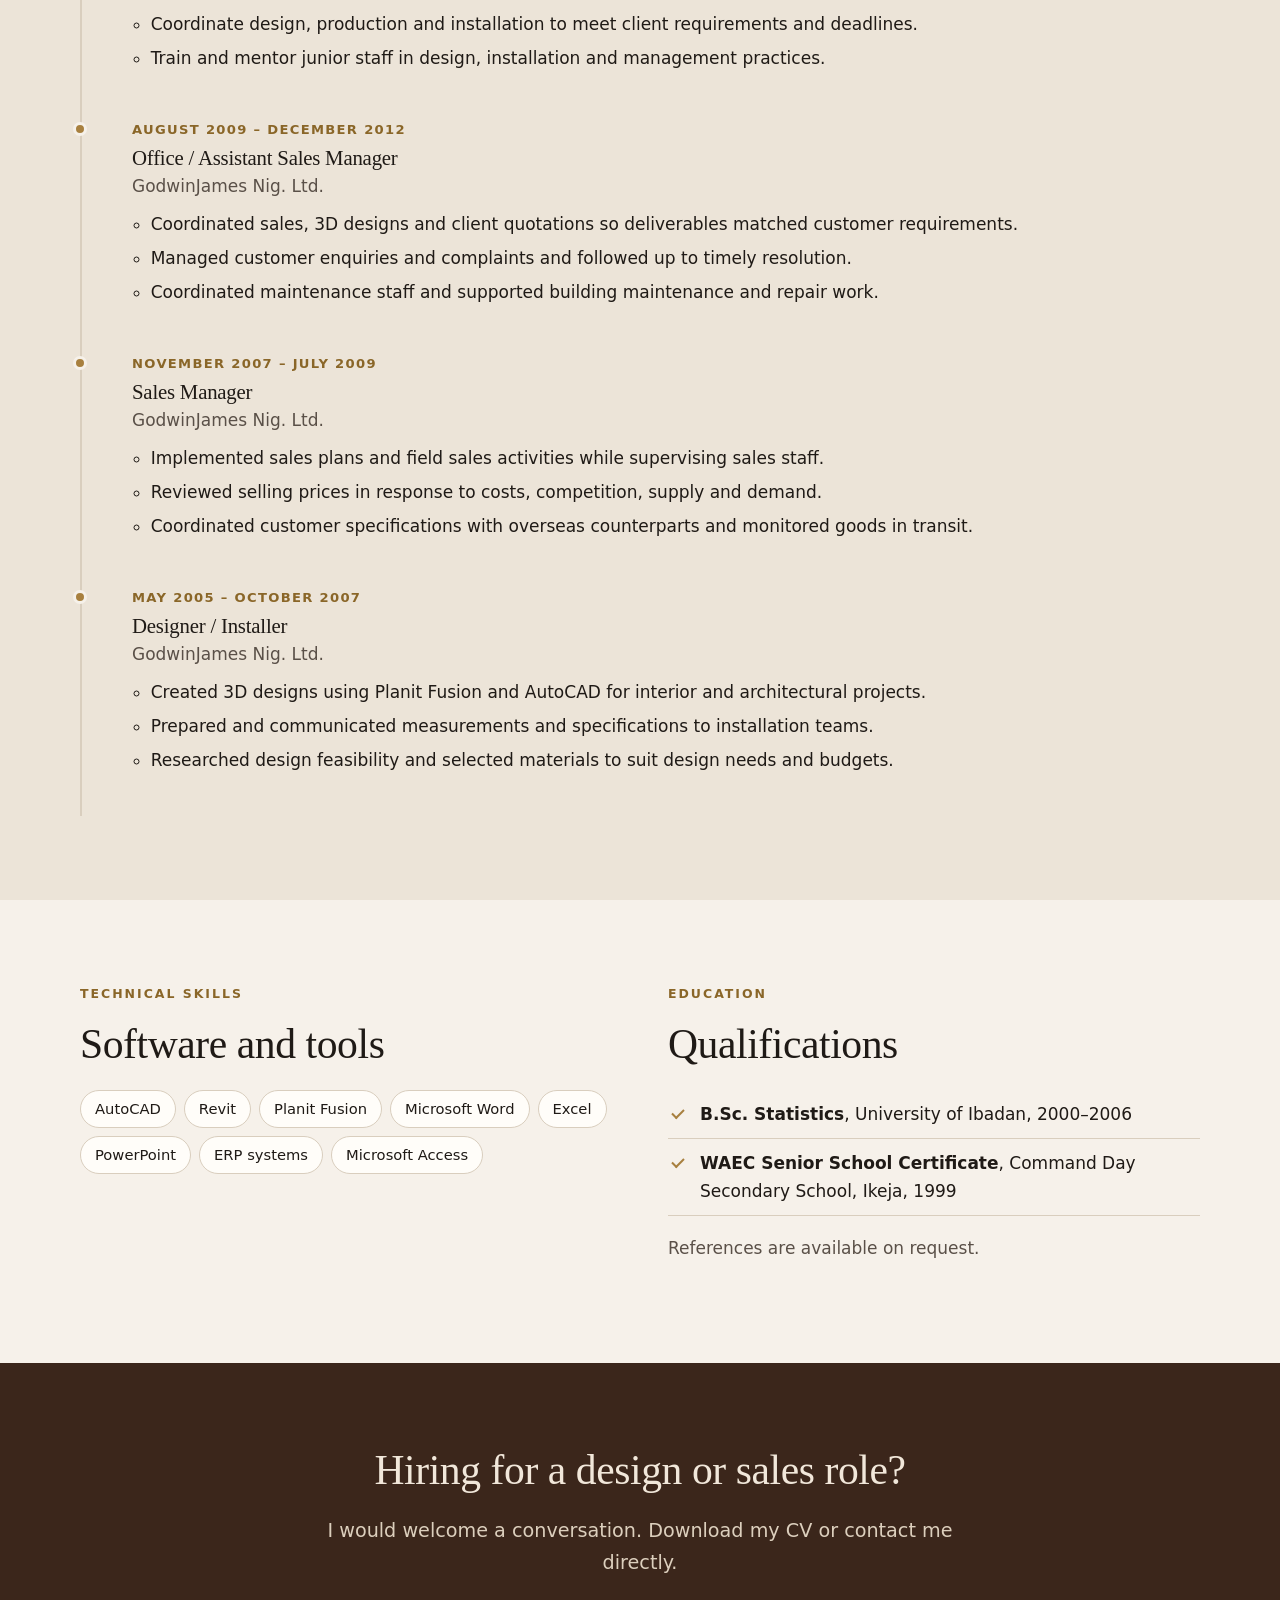
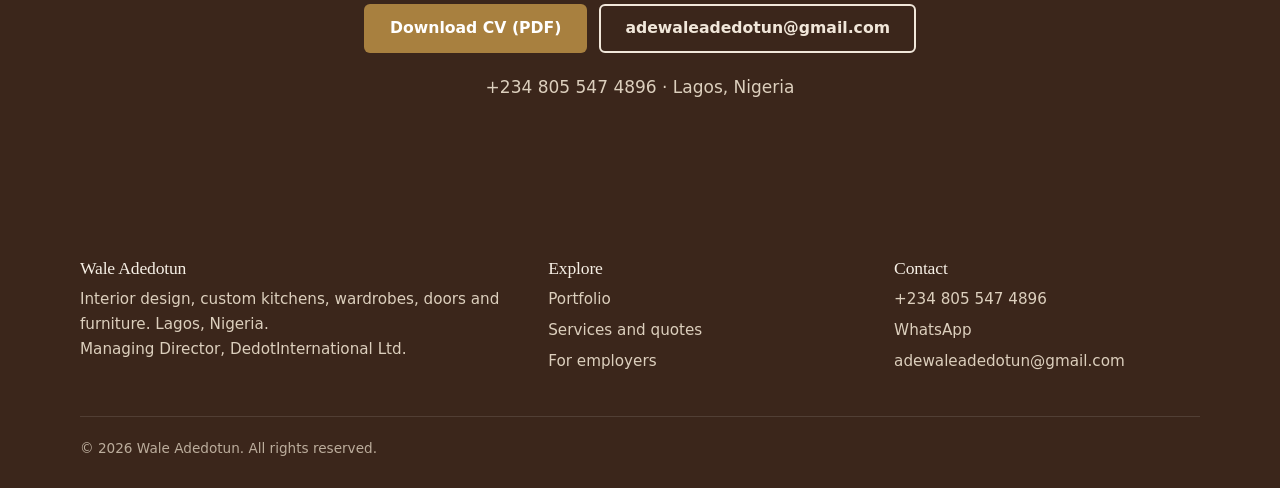
==== commit fbed944e: "Update employers.html" ====
--- a/employers.html
+++ b/employers.html
@@ -99,7 +99,7 @@
       <h2>Software and tools</h2>
       <ul class="tags">
         <li>AutoCAD</li><li>Revit</li><li>Planit Fusion</li><li>Microsoft Word</li><li>Excel</li><li>PowerPoint</li>
-        <li>ERP systems</li><li>Microsoft Access</li><li>SQL</li><li>Tableau</li><li>Java</li><li>C++</li><li>Web programming</li><li>Database fundamentals</li>
+        <li>ERP systems</li><li>Microsoft Access</li>
       </ul>
     </div>
     <div>
--- a/style.css
+++ b/style.css
@@ -187,3 +187,29 @@
   .wa-float { padding: 12px 16px; }
 }
 @media (prefers-reduced-motion: reduce) { * { transition: none !important; scroll-behavior: auto !important; } }
+
+/* Sketches, drawings and videos in the gallery */
+.gallery figure.contain img { object-fit: contain; background: var(--white); }
+.gallery figure.video { cursor: default; background: transparent; overflow: visible; }
+.gallery figure.video:hover img { transform: none; }
+.gallery figure.video video, .gallery figure.video .yt, .gallery figure.video .yt-frame {
+  display: block; width: 100%; aspect-ratio: 16 / 9; border: 0; border-radius: var(--radius); background: #000; object-fit: cover;
+}
+.gallery figure.video .yt { position: relative; background-size: cover; background-position: center; cursor: pointer; padding: 0; }
+.gallery figure.video .yt::after { content: ""; position: absolute; left: 50%; top: 50%; width: 68px; height: 68px; margin: -34px 0 0 -34px; border-radius: 50%; background: rgba(31,26,22,.78) url("data:image/svg+xml,%3Csvg xmlns='http://www.w3.org/2000/svg' viewBox='0 0 24 24'%3E%3Cpath fill='%23fff' d='M9 6.5v11l9-5.5z'/%3E%3C/svg%3E") center / 40px no-repeat; transition: background-color .2s; }
+.gallery figure.video .yt:hover::after { background-color: var(--brass); }
+.gallery figure.video figcaption { position: static; padding: 10px 2px 0; color: var(--ink); background: none; }
+
+/* Before / after slider */
+.gallery figure.ba { cursor: default; background: transparent; overflow: visible; }
+.gallery figure.ba:hover img { transform: none; }
+.gallery figure.ba figcaption { position: static; padding: 10px 2px 0; color: var(--ink); background: none; }
+.ba-wrap { position: relative; aspect-ratio: 4 / 3; border-radius: var(--radius); overflow: hidden; background: #000; --pos: 50%; touch-action: pan-y; }
+.gallery .ba-wrap img { position: absolute; inset: 0; width: 100%; height: 100%; aspect-ratio: auto; object-fit: cover; }
+.ba-before { clip-path: inset(0 calc(100% - var(--pos)) 0 0); }
+.ba-line { position: absolute; top: 0; bottom: 0; left: var(--pos); width: 3px; margin-left: -1.5px; background: #fff; box-shadow: 0 0 6px rgba(0,0,0,.5); pointer-events: none; }
+.ba-line::after { content: ""; position: absolute; top: 50%; left: 50%; width: 38px; height: 38px; margin: -19px 0 0 -19px; border-radius: 50%; background: #fff url("data:image/svg+xml,%3Csvg xmlns='http://www.w3.org/2000/svg' viewBox='0 0 24 24'%3E%3Cpath fill='%233b261b' d='M8 7l-5 5 5 5V7zm8 0v10l5-5-5-5z'/%3E%3C/svg%3E") center / 24px no-repeat; box-shadow: 0 2px 8px rgba(0,0,0,.4); }
+.ba-tag { position: absolute; top: 12px; padding: 4px 11px; border-radius: 999px; font-size: .72rem; font-weight: 600; letter-spacing: .08em; text-transform: uppercase; background: rgba(20,12,8,.72); color: #fff; pointer-events: none; }
+.ba-tag-b { left: 12px; } .ba-tag-a { right: 12px; }
+.ba-wrap input { position: absolute; inset: 0; width: 100%; height: 100%; margin: 0; padding: 0; border: 0; opacity: 0; cursor: ew-resize; -webkit-appearance: none; appearance: none; background: none; }
+.ba-wrap:focus-within { outline: 3px solid var(--brass); outline-offset: 3px; }
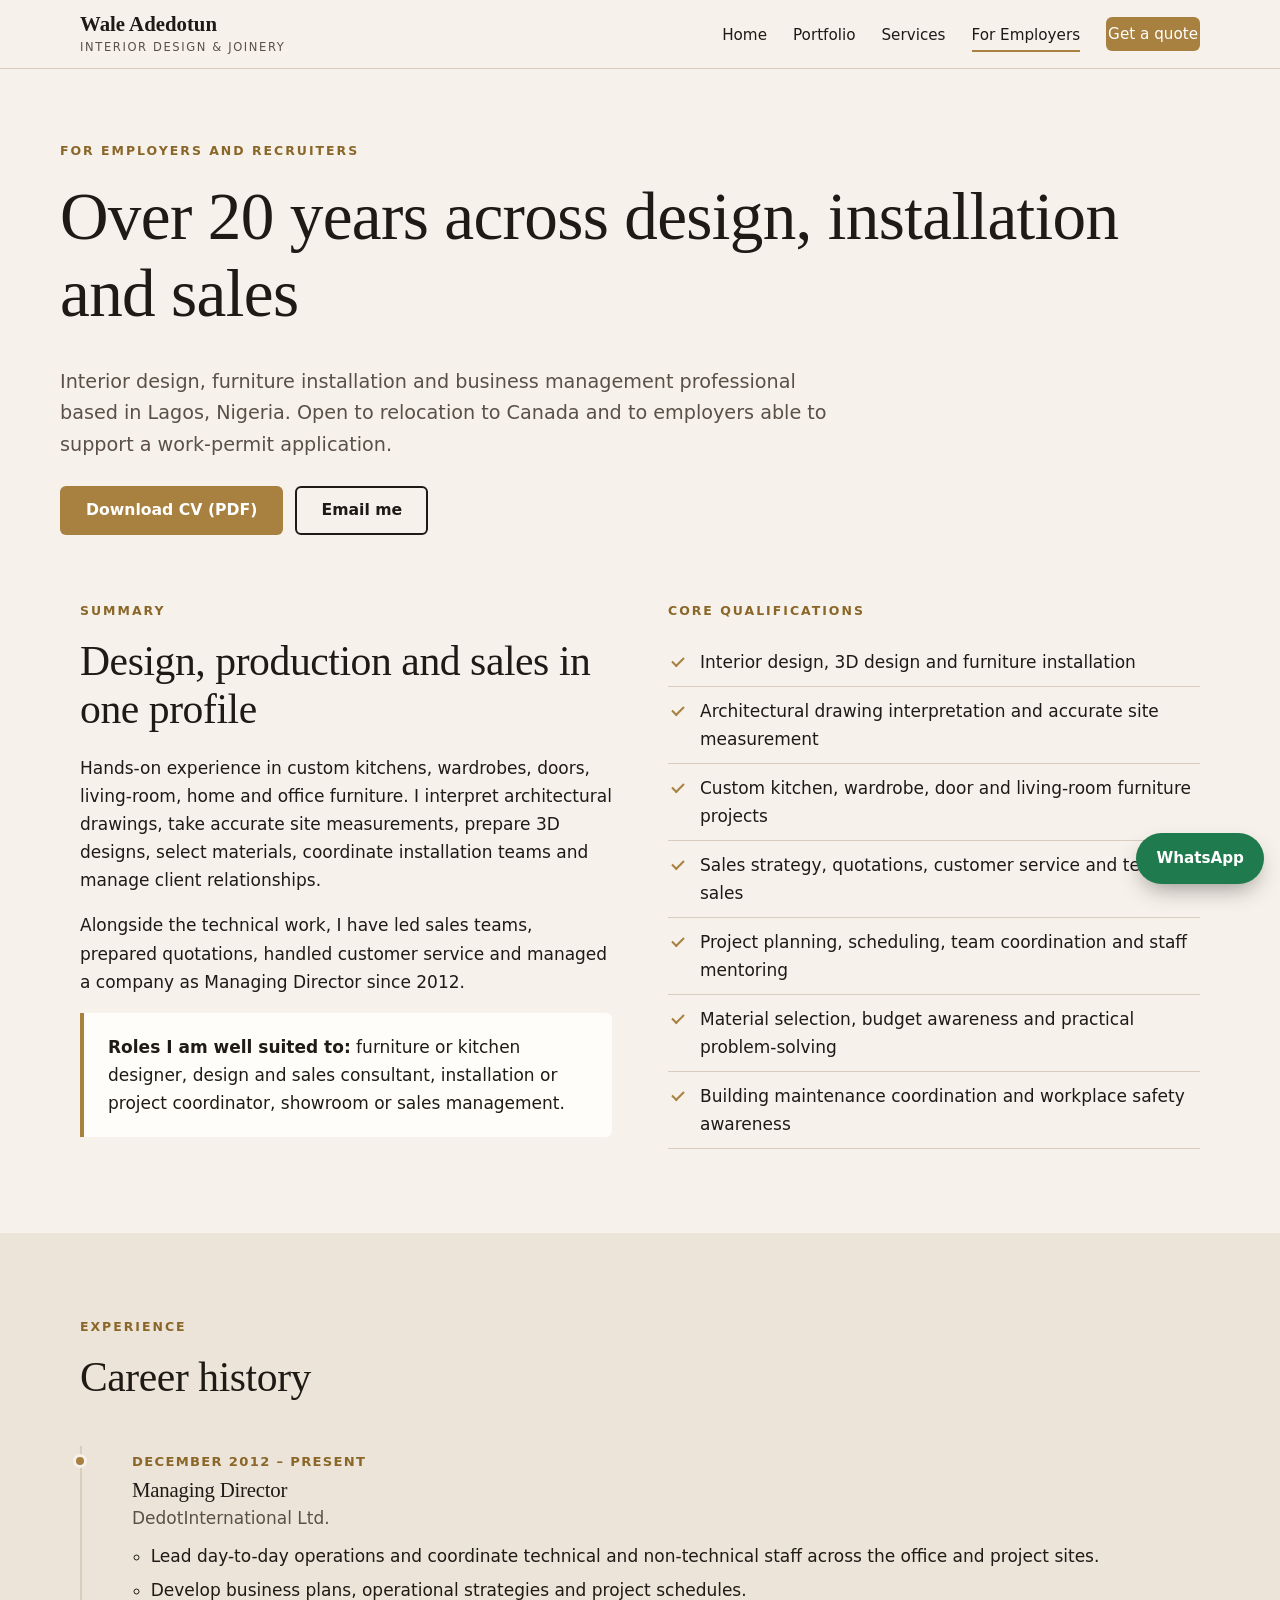
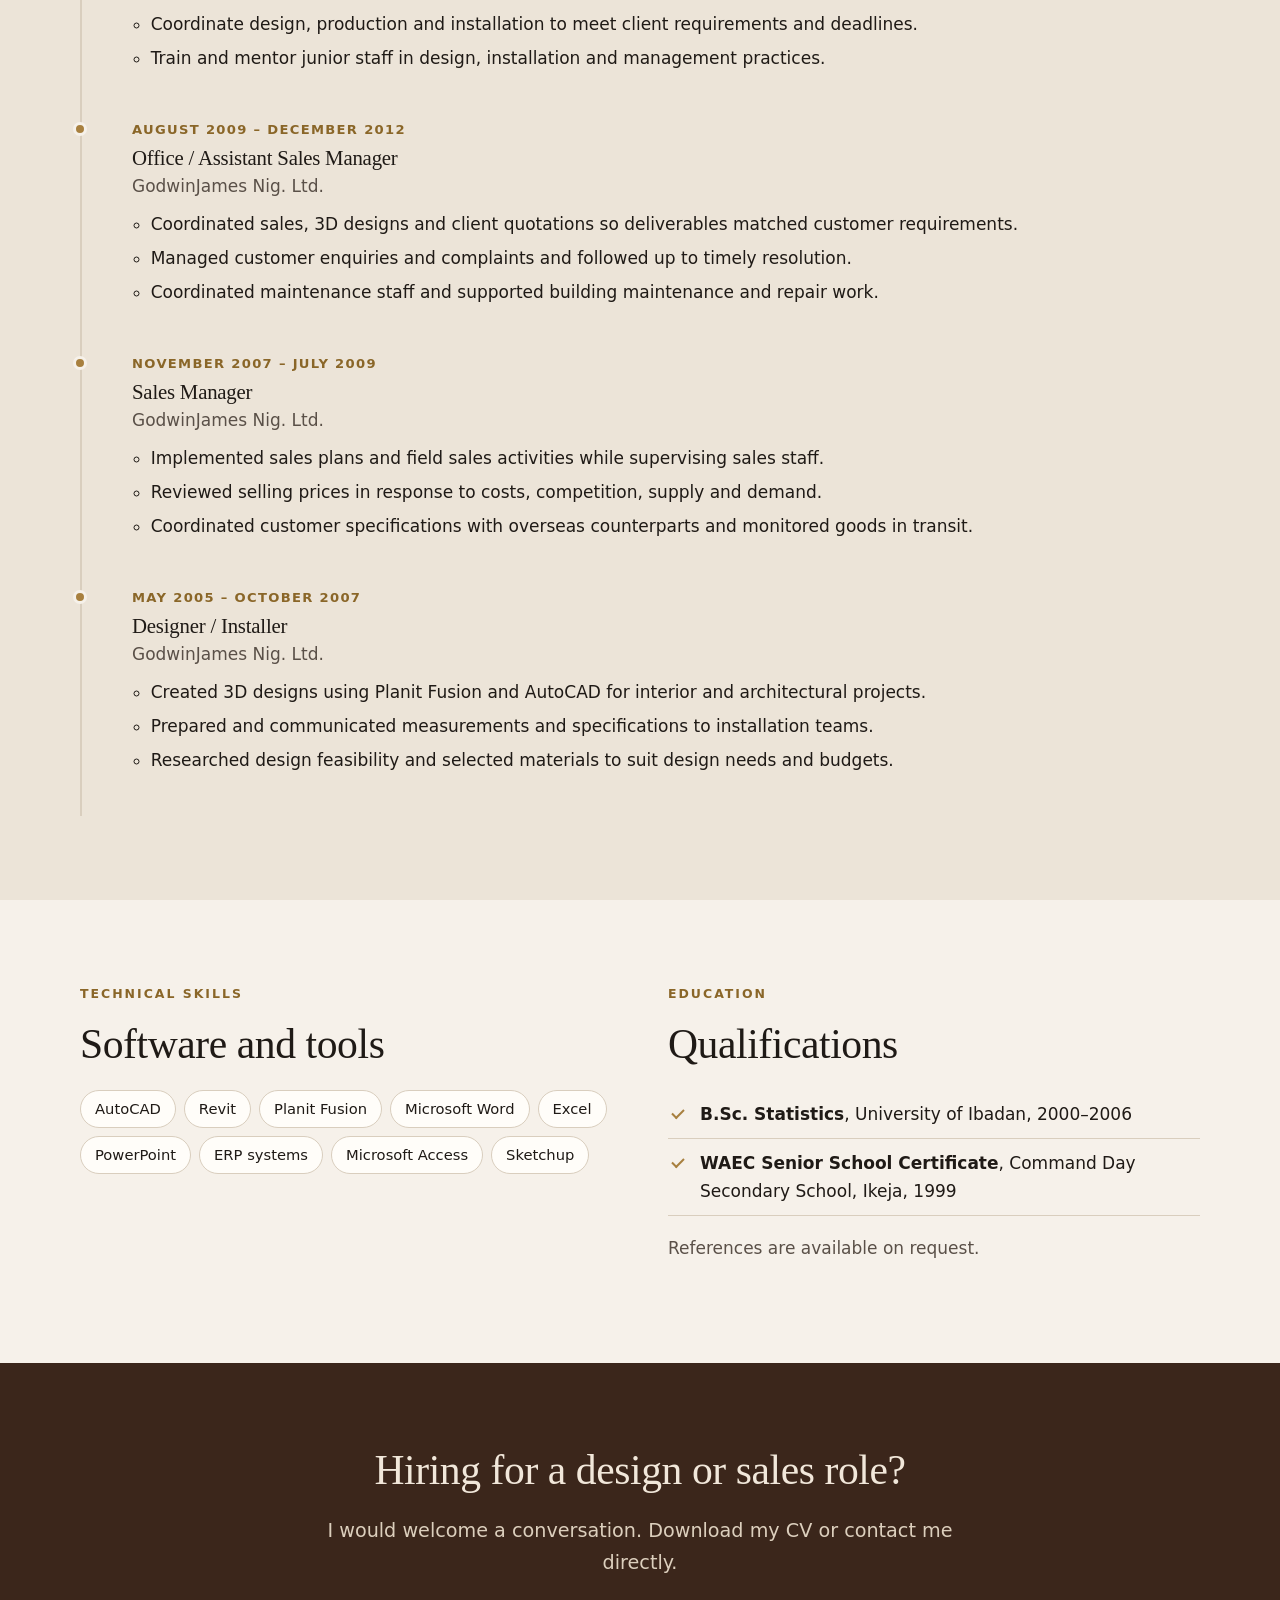
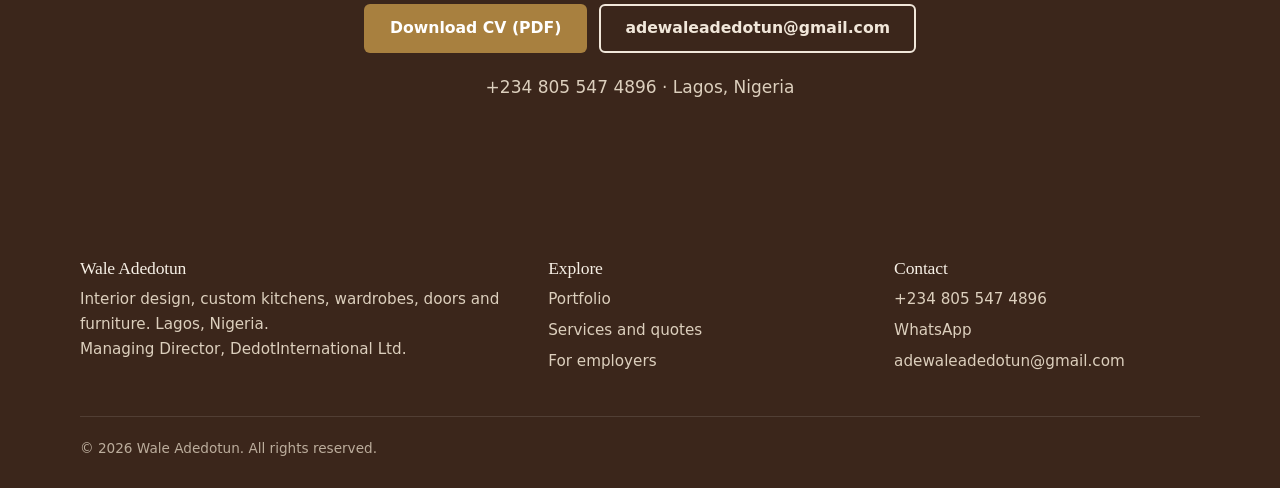
==== commit 903232b4: "Update employers.html" ====
--- a/employers.html
+++ b/employers.html
@@ -99,7 +99,7 @@
       <h2>Software and tools</h2>
       <ul class="tags">
         <li>AutoCAD</li><li>Revit</li><li>Planit Fusion</li><li>Microsoft Word</li><li>Excel</li><li>PowerPoint</li>
-        <li>ERP systems</li><li>Microsoft Access</li>
+        <li>ERP systems</li><li>Microsoft Access</li><li>Sketchup</li>
       </ul>
     </div>
     <div>
